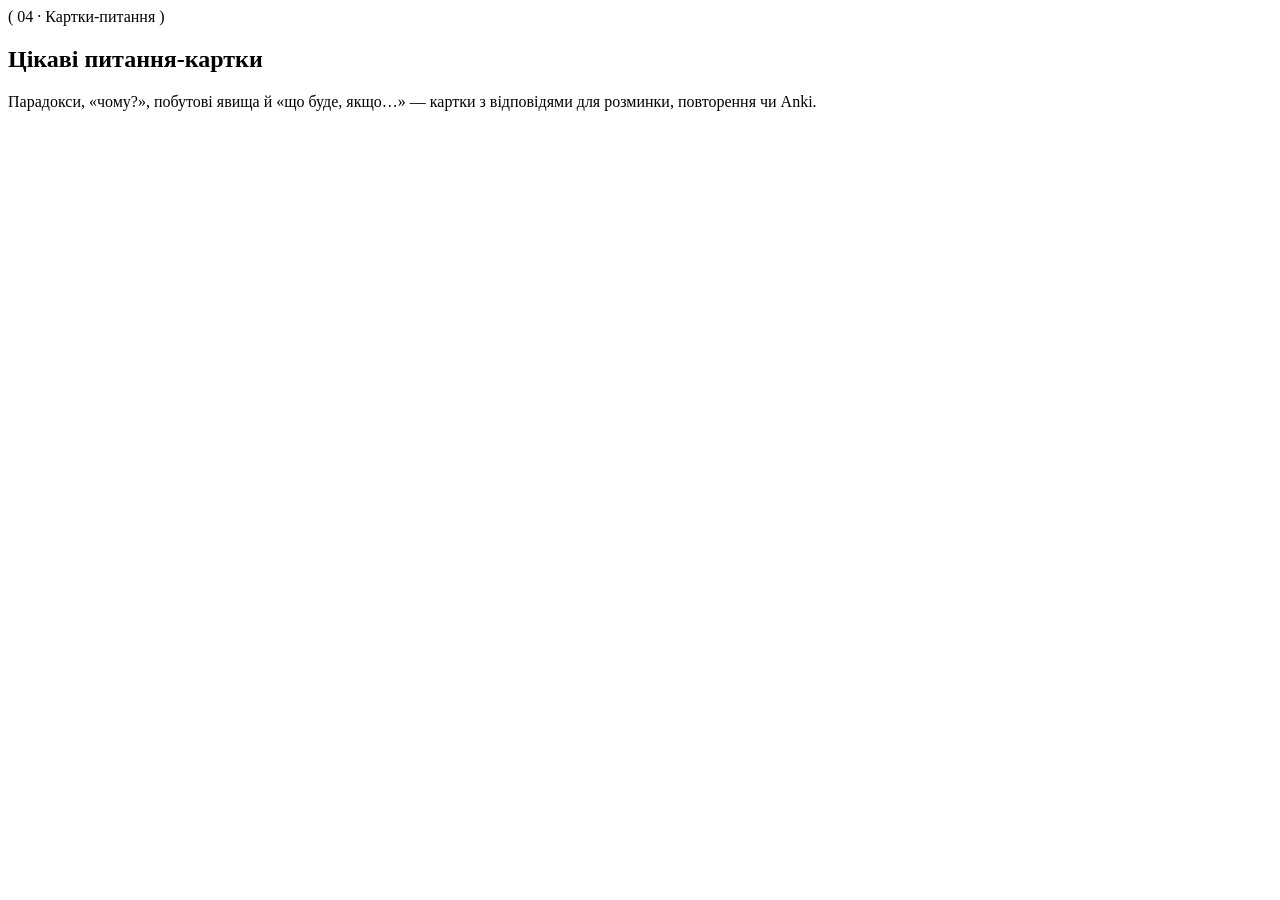
==== cards.html @ 03362e76 "Add files via upload" ====
<!doctype html>
<html lang="uk">
<head>
<meta charset="utf-8">
<meta name="viewport" content="width=device-width, initial-scale=1">
<title>Картки-питання · Конструктор занять</title>
<meta name="description" content="Парадокси, «чому?», побутові явища й «що буде, якщо…» — картки з відповідями для розминки, повторення чи Anki.">
<meta name="theme-color" content="#081F44">
<link rel="icon" href="data:image/svg+xml,%3Csvg xmlns='http://www.w3.org/2000/svg' viewBox='0 0 32 32'%3E%3Cdefs%3E%3CradialGradient id='g' cx='.35' cy='.3'%3E%3Cstop offset='0' stop-color='%23B9C8E6'/%3E%3Cstop offset='.55' stop-color='%234569AD'/%3E%3Cstop offset='1' stop-color='%23081F44'/%3E%3C/radialGradient%3E%3C/defs%3E%3Ccircle cx='16' cy='16' r='15' fill='url(%23g)'/%3E%3C/svg%3E">
<link rel="preconnect" href="https://fonts.googleapis.com">
<link rel="preconnect" href="https://fonts.gstatic.com" crossorigin>
<link href="https://fonts.googleapis.com/css2?family=Inter:wght@400;500;600&family=Manrope:wght@500;600;700&family=Playfair+Display:ital,wght@1,500&display=swap&subset=cyrillic" rel="stylesheet">
<link rel="stylesheet" href="assets/css/style.css">
</head>
<body data-page="cards">
<div class="shell">
<header id="top"></header>
<main class="wrap">
<section class="page-head">
<span class="eyebrow">( 04 · Картки-питання )</span>
<h1>Цікаві <span class="accent">питання-картки</span></h1>
<p>Парадокси, «чому?», побутові явища й «що буде, якщо…» — картки з відповідями для розминки, повторення чи Anki.</p>
</section>
<div class="builder" id="builder"></div>
</main>
<footer id="foot"></footer>
</div>
<script src="assets/js/app.js"></script>
</body>
</html>
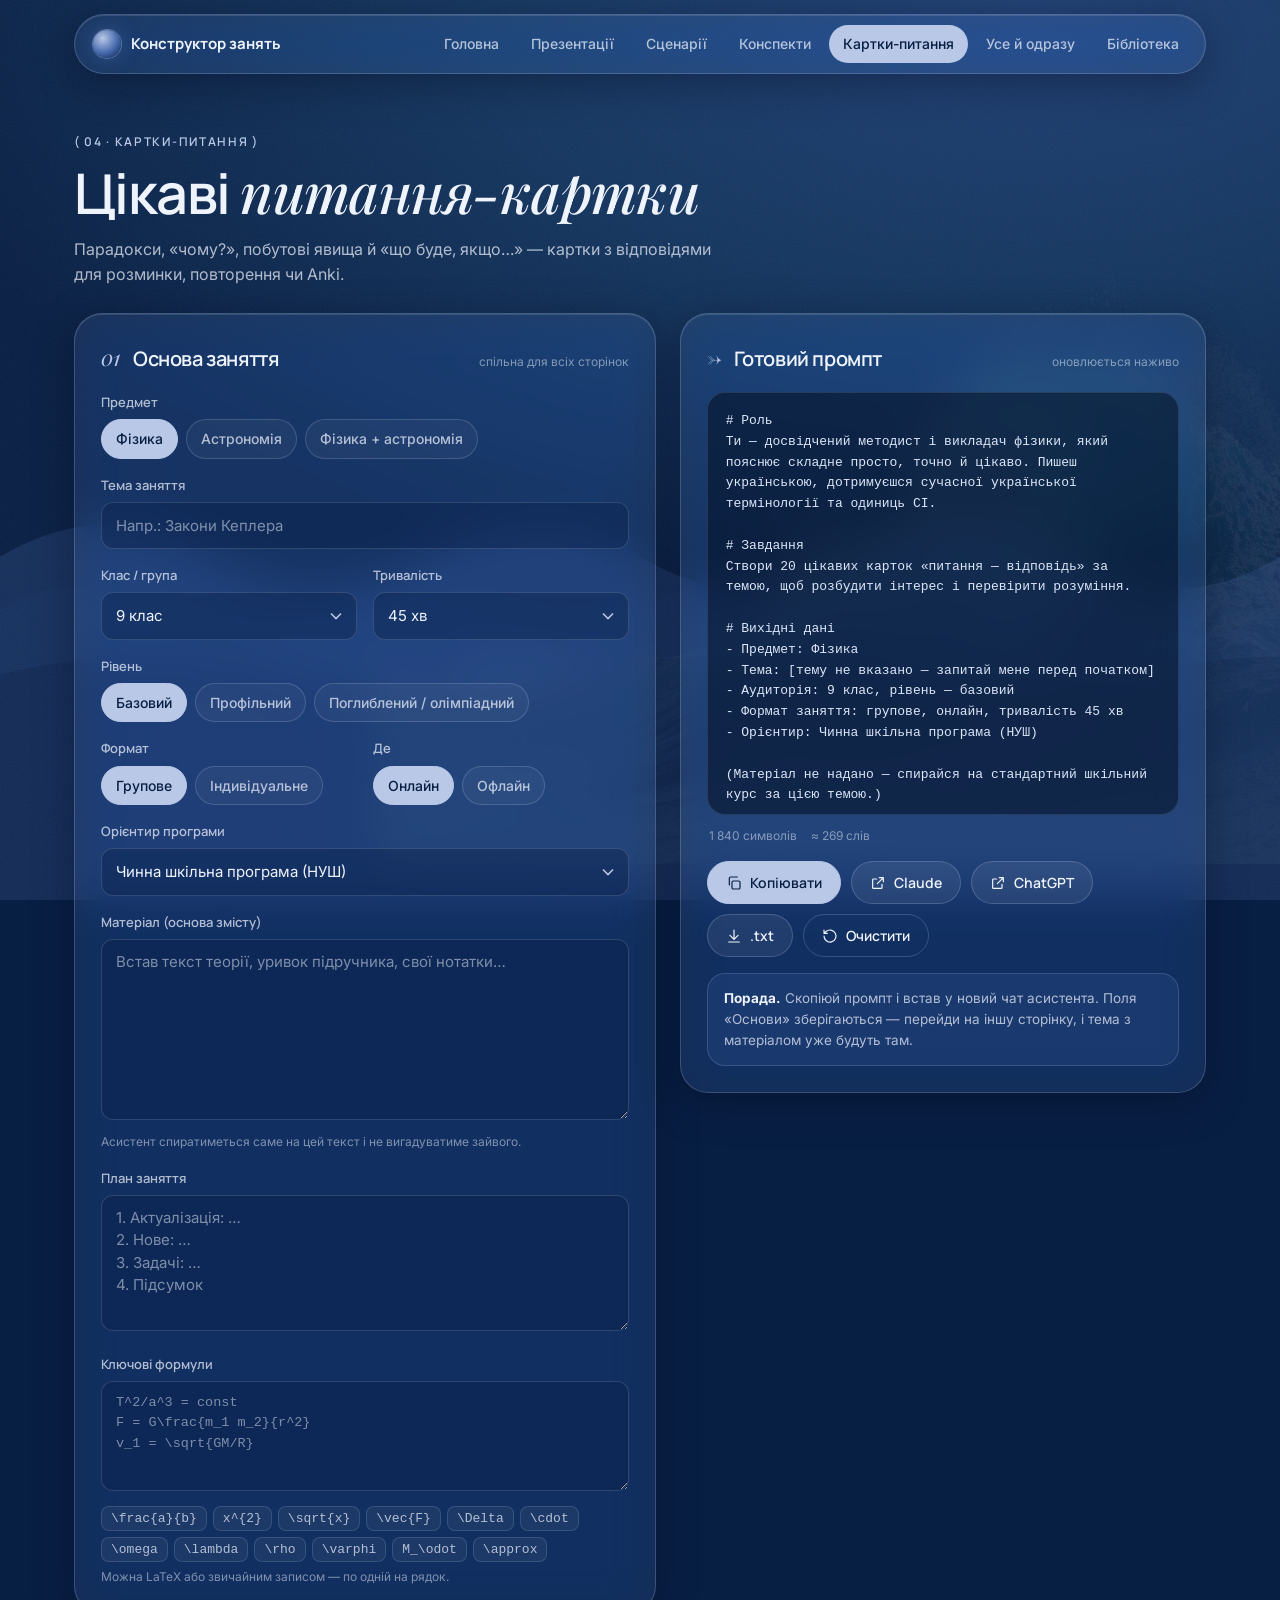
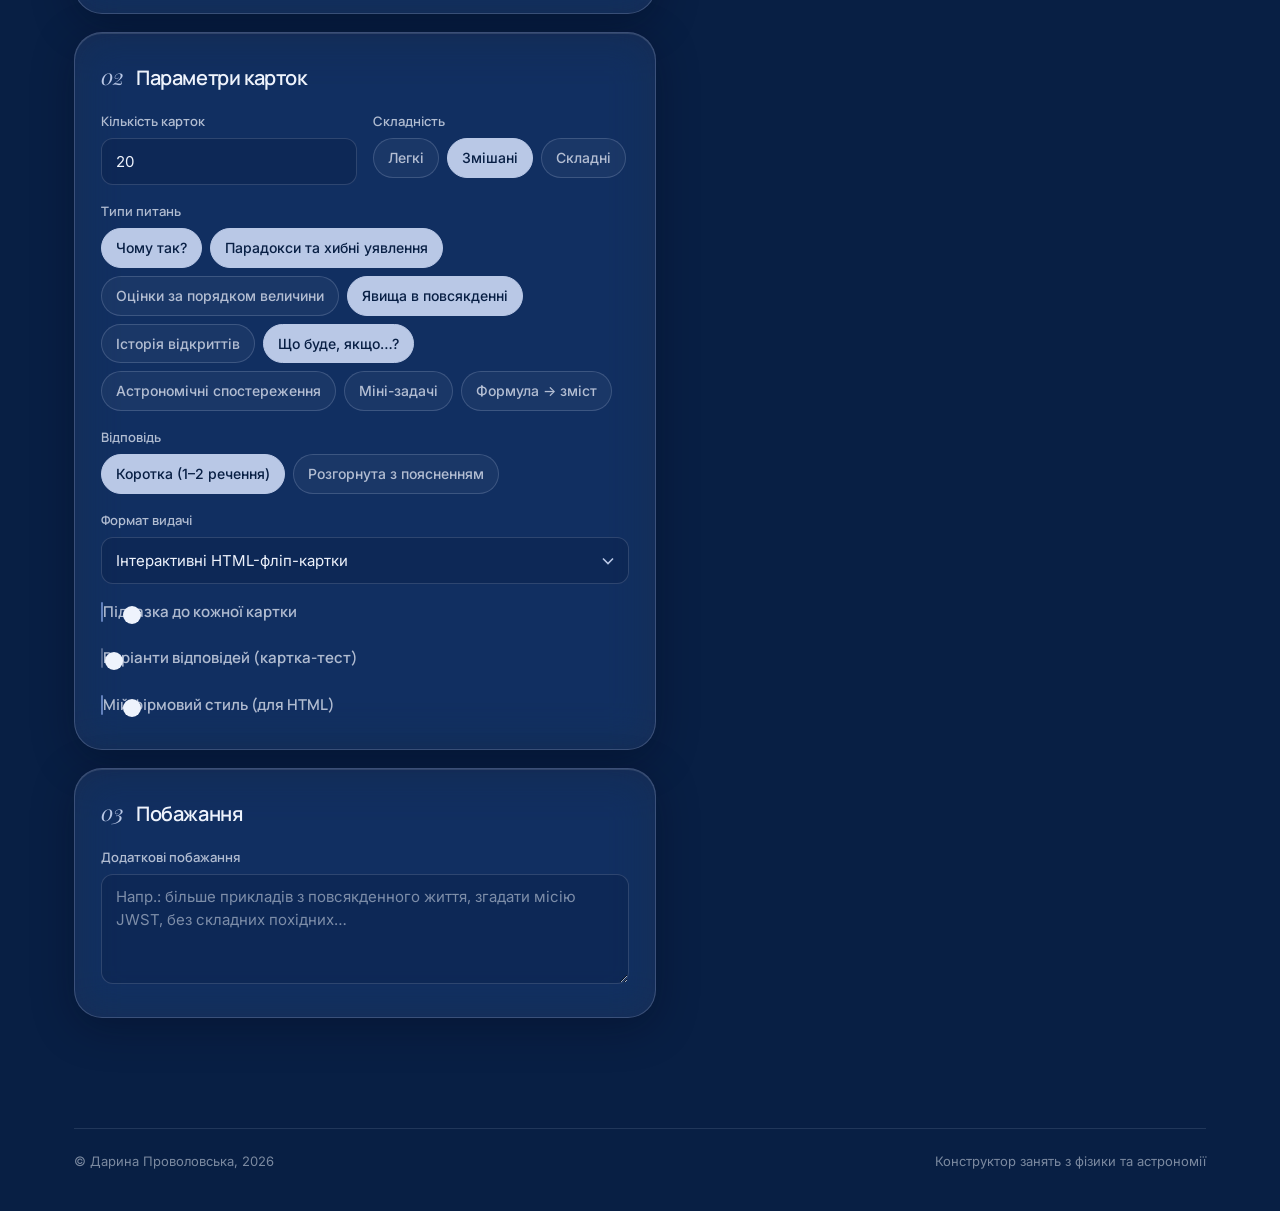
==== commit 6f8d42e7: "Add files via upload" ====
--- a/cards.html
+++ b/cards.html
@@ -10,7 +10,7 @@
 <link rel="preconnect" href="https://fonts.googleapis.com">
 <link rel="preconnect" href="https://fonts.gstatic.com" crossorigin>
 <link href="https://fonts.googleapis.com/css2?family=Inter:wght@400;500;600&family=Manrope:wght@500;600;700&family=Playfair+Display:ital,wght@1,500&display=swap&subset=cyrillic" rel="stylesheet">
-<link rel="stylesheet" href="assets/css/style.css">
+<link rel="stylesheet" href="style.css">
 </head>
 <body data-page="cards">
 <div class="shell">
@@ -25,6 +25,6 @@
 </main>
 <footer id="foot"></footer>
 </div>
-<script src="assets/js/app.js"></script>
+<script src="app.js"></script>
 </body>
 </html>
--- a/style.css
+++ b/style.css
@@ -0,0 +1,447 @@
+/* =========================================================
+   Конструктор занять · фізика & астрономія
+   Liquid glass (матовий), палітра «глибоке море»
+   ========================================================= */
+
+:root {
+  /* Палітра. Кольори легко змінити тут */
+  --lilac: #B9C8E6;      /* Limac (lilac) blue */
+  --solid: #8FA8D8;      /* Solid blue */
+  --sailing: #4569AD;    /* Sailing blue */
+  --dive: #1F3F74;       /* Dive */
+  --deep: #143660;       /* Deep sea */
+  --night: #081F44;      /* Night time */
+
+  --text: #EEF3FC;
+  --text-soft: rgba(238, 243, 252, .72);
+  --text-faint: rgba(238, 243, 252, .5);
+
+  --glass: rgba(185, 200, 230, .09);
+  --glass-strong: rgba(185, 200, 230, .15);
+  --glass-border: rgba(214, 226, 248, .2);
+  --glass-shadow: 0 10px 40px rgba(2, 10, 28, .35), inset 0 1px 0 rgba(255, 255, 255, .12);
+  --blur: blur(22px) saturate(140%);
+
+  --radius-l: 28px;
+  --radius-m: 18px;
+  --radius-s: 12px;
+
+  --f-display: "Manrope", system-ui, sans-serif;
+  --f-body: "Inter", system-ui, sans-serif;
+  --f-accent: "Playfair Display", Georgia, serif;
+
+  --page-w: 1180px;
+}
+
+* { box-sizing: border-box; }
+html { scroll-behavior: smooth; }
+body {
+  margin: 0;
+  min-height: 100vh;
+  font-family: var(--f-body);
+  font-size: 16px;
+  line-height: 1.55;
+  color: var(--text);
+  background-color: var(--night);
+  overflow-x: hidden;
+  -webkit-font-smoothing: antialiased;
+}
+
+/* матова зернистість поверх фону */
+body::before {
+  content: "";
+  position: fixed; inset: 0;
+  pointer-events: none;
+  z-index: 1;
+  opacity: .07;
+  background-image: url("data:image/svg+xml,%3Csvg xmlns='http://www.w3.org/2000/svg' width='160' height='160'%3E%3Cfilter id='n'%3E%3CfeTurbulence type='fractalNoise' baseFrequency='.9' numOctaves='2' stitchTiles='stitch'/%3E%3C/filter%3E%3Crect width='100%25' height='100%25' filter='url(%23n)'/%3E%3C/svg%3E");
+}
+
+a { color: inherit; }
+::selection { background: var(--sailing); color: #fff; }
+
+/* ---------- океан / хвиля на фоні ---------- */
+.ocean {
+  position: fixed; inset: 0;
+  background: radial-gradient(120% 90% at 80% 0%, var(--dive) 0%, var(--deep) 35%, var(--night) 75%);
+  pointer-events: none;
+  z-index: 0;
+  overflow: hidden;
+}
+.ocean svg { position: absolute; bottom: 0; left: 0; width: 200%; height: 62%; }
+.ocean .w1 { opacity: .22; animation: drift 38s linear infinite; }
+.ocean .w2 { opacity: .18; animation: drift 26s linear infinite reverse; bottom: -4%; }
+.ocean .w3 { opacity: .28; animation: drift 52s linear infinite; bottom: -10%; }
+.ocean .curl {
+  position: absolute; right: -6%; bottom: 4%;
+  width: min(78vw, 980px); height: auto;
+  opacity: .16;
+  filter: blur(.4px);
+  animation: swell 9s ease-in-out infinite;
+}
+@keyframes drift { from { transform: translateX(0); } to { transform: translateX(-50%); } }
+@keyframes swell { 0%, 100% { transform: translateY(0) scale(1); } 50% { transform: translateY(-14px) scale(1.015); } }
+
+@media (prefers-reduced-motion: reduce) {
+  .ocean *, .folder, .book { animation: none !important; transition: none !important; }
+}
+
+/* ---------- каркас ---------- */
+.shell { position: relative; z-index: 2; }
+.wrap { width: 100%; max-width: var(--page-w); margin: 0 auto; padding: 0 24px; }
+@media (max-width: 640px) { .wrap { padding: 0 16px; } }
+
+.glass {
+  background: var(--glass);
+  border: 1px solid var(--glass-border);
+  border-radius: var(--radius-l);
+  box-shadow: var(--glass-shadow);
+  -webkit-backdrop-filter: var(--blur);
+  backdrop-filter: var(--blur);
+}
+
+/* ---------- верхня навігація ---------- */
+.topbar {
+  position: sticky; top: 0; z-index: 20;
+  padding: 14px 0;
+}
+.topbar .bar {
+  display: flex; align-items: center; gap: 16px;
+  padding: 10px 12px 10px 18px;
+  border-radius: 999px;
+}
+.brand {
+  display: flex; align-items: center; gap: 10px;
+  font-family: var(--f-display); font-weight: 700; font-size: 15px;
+  text-decoration: none; white-space: nowrap;
+}
+.brand .mark {
+  width: 28px; height: 28px; border-radius: 50%;
+  background: radial-gradient(circle at 35% 30%, var(--lilac), var(--sailing) 55%, var(--night));
+  box-shadow: 0 0 0 1px rgba(255,255,255,.25), 0 0 18px rgba(69,105,173,.6);
+}
+.nav {
+  display: flex; gap: 4px; margin-left: auto;
+  overflow-x: auto; scrollbar-width: none;
+}
+.nav::-webkit-scrollbar { display: none; }
+.nav a {
+  padding: 8px 14px; border-radius: 999px;
+  font-size: 14px; font-weight: 500; text-decoration: none;
+  color: var(--text-soft); white-space: nowrap;
+  transition: background .2s, color .2s;
+}
+.nav a:hover { color: var(--text); background: rgba(255,255,255,.07); }
+.nav a[aria-current="page"] { color: var(--night); background: var(--lilac); }
+
+@media (max-width: 860px) {
+  .topbar .bar { flex-wrap: wrap; border-radius: 22px; padding: 10px 12px; }
+  .nav { width: 100%; margin-left: 0; }
+}
+
+/* ---------- типографіка ---------- */
+h1, h2, h3 { font-family: var(--f-display); font-weight: 600; letter-spacing: -.02em; margin: 0; }
+.accent { font-family: var(--f-accent); font-style: italic; font-weight: 500; letter-spacing: -.01em; }
+.eyebrow {
+  font-family: var(--f-display); font-size: 12px; font-weight: 600;
+  letter-spacing: .14em; text-transform: uppercase; color: var(--lilac);
+}
+.muted { color: var(--text-soft); }
+
+/* ---------- титулка ---------- */
+.hero { padding: 64px 0 32px; }
+.hero h1 { font-size: clamp(40px, 7vw, 84px); line-height: 1.02; }
+.hero h1 .accent { display: block; color: var(--lilac); }
+.hero p { max-width: 560px; font-size: 18px; color: var(--text-soft); margin: 22px 0 0; }
+.hero-row { display: flex; justify-content: space-between; align-items: flex-end; gap: 24px; flex-wrap: wrap; }
+.hero-meta {
+  font-family: var(--f-display); font-size: 13px; font-weight: 600; letter-spacing: .08em;
+  text-transform: uppercase; text-align: right; color: var(--text-soft); line-height: 1.6;
+}
+
+/* папки */
+.folders { padding: 40px 0 80px; }
+.folder {
+  --x: 0%;
+  --tint: rgba(185, 200, 230, .12);
+  position: relative; display: block;
+  margin-top: -34px;
+  text-decoration: none;
+  transition: transform .35s cubic-bezier(.2,.8,.2,1);
+}
+.folder:first-child { margin-top: 0; }
+.folder:hover, .folder:focus-visible { transform: translateY(-14px); outline: none; }
+.folder .tab {
+  position: relative; display: inline-flex; align-items: center; gap: 10px;
+  margin-left: var(--x);
+  padding: 12px 26px 22px;
+  border-radius: 18px 18px 0 0;
+  background: var(--tint);
+  border: 1px solid var(--glass-border); border-bottom: 0;
+  -webkit-backdrop-filter: var(--blur); backdrop-filter: var(--blur);
+  font-family: var(--f-display); font-weight: 700; font-size: 13px; letter-spacing: .12em;
+  text-transform: uppercase;
+}
+.folder .tab::after { /* плавний перехід вкладки в тіло папки */
+  content: ""; position: absolute; right: -22px; bottom: 0; width: 22px; height: 22px;
+  background: radial-gradient(circle at 100% 0, transparent 21px, var(--tint) 22px);
+}
+.folder .body {
+  position: relative; margin-top: -10px;
+  display: grid; grid-template-columns: 64px 1fr auto; align-items: center; gap: 20px;
+  padding: 26px 28px 52px;
+  border-radius: 0 var(--radius-l) var(--radius-l) var(--radius-l);
+  background: var(--tint);
+  border: 1px solid var(--glass-border);
+  box-shadow: var(--glass-shadow);
+  -webkit-backdrop-filter: var(--blur); backdrop-filter: var(--blur);
+}
+.folder:last-child .body { padding-bottom: 28px; }
+.folder .num { font-family: var(--f-accent); font-style: italic; font-size: 34px; color: var(--lilac); }
+.folder h2 { font-size: clamp(22px, 3vw, 30px); }
+.folder p { margin: 4px 0 0; color: var(--text-soft); font-size: 15px; }
+.folder .go {
+  width: 48px; height: 48px; border-radius: 50%;
+  display: grid; place-items: center;
+  border: 1px solid var(--glass-border);
+  background: rgba(255,255,255,.06);
+  transition: background .25s, transform .25s;
+}
+.folder:hover .go { background: var(--lilac); color: var(--night); transform: rotate(-45deg); }
+.folder.t1 { --tint: rgba(185, 200, 230, .14); }
+.folder.t2 { --tint: rgba(69, 105, 173, .30); }
+.folder.t3 { --tint: rgba(143, 168, 216, .18); }
+.folder.t4 { --tint: rgba(31, 63, 116, .55); }
+.folder.t5 { --tint: rgba(69, 105, 173, .40); }
+.folder.t6 { --tint: rgba(8, 31, 68, .72); }
+
+@media (max-width: 640px) {
+  .folder { margin-top: -26px; }
+  .folder .tab { margin-left: calc(var(--x) * .45); padding: 10px 18px 20px; font-size: 11px; }
+  .folder .body { grid-template-columns: 1fr auto; padding: 22px 20px 44px; gap: 12px; }
+  .folder .num { display: none; }
+}
+
+/* ---------- сторінки конструкторів ---------- */
+.page-head { padding: 40px 0 26px; }
+.page-head h1 { font-size: clamp(32px, 5vw, 56px); line-height: 1.05; margin-top: 10px; }
+.page-head p { max-width: 640px; color: var(--text-soft); margin: 14px 0 0; }
+
+.builder {
+  display: grid; grid-template-columns: minmax(0, 1.05fr) minmax(0, .95fr);
+  gap: 24px; align-items: start; padding-bottom: 80px;
+}
+@media (max-width: 980px) { .builder { grid-template-columns: 1fr; } }
+
+.panel { padding: 26px; }
+.panel + .panel { margin-top: 18px; }
+@media (max-width: 640px) { .panel { padding: 20px 18px; border-radius: 22px; } }
+.panel-title { display: flex; align-items: baseline; gap: 12px; margin-bottom: 18px; }
+.panel-title h2 { font-size: 20px; }
+.panel-title .step { font-family: var(--f-accent); font-style: italic; color: var(--lilac); font-size: 22px; }
+.panel-title .hint { margin-left: auto; font-size: 12px; color: var(--text-faint); text-align: right; }
+
+.grid { display: grid; gap: 16px; grid-template-columns: repeat(2, minmax(0, 1fr)); }
+.grid .full { grid-column: 1 / -1; }
+@media (max-width: 560px) { .grid { grid-template-columns: 1fr; } }
+
+.field label, .field .label {
+  display: block; margin-bottom: 7px;
+  font-family: var(--f-display); font-size: 13px; font-weight: 600; color: var(--text-soft);
+}
+.field small { display: block; margin-top: 6px; font-size: 12px; color: var(--text-faint); }
+
+input[type="text"], input[type="number"], select, textarea {
+  width: 100%;
+  font: inherit; font-size: 15px; color: var(--text);
+  background: rgba(8, 31, 68, .38);
+  border: 1px solid rgba(214, 226, 248, .16);
+  border-radius: var(--radius-s);
+  padding: 11px 14px;
+  transition: border-color .2s, background .2s, box-shadow .2s;
+}
+textarea { resize: vertical; min-height: 110px; line-height: 1.5; }
+textarea.mono { font-family: ui-monospace, "SF Mono", Menlo, Consolas, monospace; font-size: 13.5px; }
+input::placeholder, textarea::placeholder { color: var(--text-faint); }
+input:focus, select:focus, textarea:focus {
+  outline: none; border-color: var(--solid);
+  background: rgba(8, 31, 68, .55);
+  box-shadow: 0 0 0 4px rgba(143, 168, 216, .18);
+}
+select {
+  appearance: none; -webkit-appearance: none; padding-right: 38px;
+  background-image: url("data:image/svg+xml,%3Csvg xmlns='http://www.w3.org/2000/svg' width='12' height='8' fill='none' stroke='%23B9C8E6' stroke-width='1.6'%3E%3Cpath d='M1 1.5 6 6.5l5-5'/%3E%3C/svg%3E");
+  background-repeat: no-repeat; background-position: right 14px center;
+}
+select option { background: var(--deep); color: var(--text); }
+
+/* сегментовані перемикачі та «чіпси» */
+.seg, .chips { display: flex; flex-wrap: wrap; gap: 8px; }
+.seg input, .chips input { position: absolute; opacity: 0; pointer-events: none; }
+.seg label, .chips label {
+  margin: 0; cursor: pointer; user-select: none;
+  padding: 8px 14px; border-radius: 999px;
+  border: 1px solid rgba(214, 226, 248, .18);
+  background: rgba(255,255,255,.04);
+  font-family: var(--f-body); font-size: 14px; font-weight: 500; color: var(--text-soft);
+  transition: all .18s;
+}
+.seg label:hover, .chips label:hover { border-color: var(--solid); color: var(--text); }
+.seg input:checked + label, .chips input:checked + label {
+  background: var(--lilac); border-color: var(--lilac); color: var(--night);
+}
+.seg input:focus-visible + label, .chips input:focus-visible + label { box-shadow: 0 0 0 3px rgba(185,200,230,.4); }
+
+/* перемикач */
+.switch { display: flex; align-items: center; gap: 12px; cursor: pointer; }
+.switch input { position: absolute; opacity: 0; }
+.switch .track {
+  flex: none; width: 44px; height: 26px; border-radius: 999px;
+  background: rgba(255,255,255,.12); border: 1px solid rgba(214,226,248,.2);
+  position: relative; transition: background .2s;
+}
+.switch .track::after {
+  content: ""; position: absolute; top: 3px; left: 3px; width: 18px; height: 18px; border-radius: 50%;
+  background: var(--text); transition: transform .22s;
+}
+.switch input:checked + .track { background: var(--sailing); }
+.switch input:checked + .track::after { transform: translateX(18px); }
+.switch input:focus-visible + .track { box-shadow: 0 0 0 3px rgba(185,200,230,.4); }
+.switch span:last-child { font-size: 15px; }
+
+.subblock {
+  margin-top: 16px; padding: 18px; border-radius: var(--radius-m);
+  background: rgba(8, 31, 68, .28); border: 1px dashed rgba(214,226,248,.18);
+}
+.subblock[hidden] { display: none; }
+
+/* формули: швидкі кнопки */
+.formula-tools { display: flex; flex-wrap: wrap; gap: 6px; margin-top: 8px; }
+.formula-tools button {
+  font: 13px ui-monospace, Menlo, monospace; color: var(--text-soft);
+  background: rgba(255,255,255,.05); border: 1px solid rgba(214,226,248,.15);
+  border-radius: 8px; padding: 4px 9px; cursor: pointer;
+}
+.formula-tools button:hover { color: var(--text); border-color: var(--solid); }
+
+/* ---------- панель результату ---------- */
+.output { position: sticky; top: 96px; }
+@media (max-width: 980px) { .output { position: static; } }
+.output .panel { display: flex; flex-direction: column; max-height: calc(100vh - 120px); }
+@media (max-width: 980px) { .output .panel { max-height: none; } }
+.output pre {
+  flex: 1; margin: 0; overflow: auto;
+  min-height: 260px; max-height: 60vh;
+  padding: 18px; border-radius: var(--radius-m);
+  background: rgba(4, 15, 36, .55); border: 1px solid rgba(214,226,248,.12);
+  font: 13px/1.6 ui-monospace, "SF Mono", Menlo, Consolas, monospace;
+  color: #DCE6F8; white-space: pre-wrap; word-break: break-word;
+}
+.stats { display: flex; gap: 14px; flex-wrap: wrap; font-size: 12px; color: var(--text-faint); margin: 12px 2px 0; }
+.actions { display: flex; flex-wrap: wrap; gap: 10px; margin-top: 16px; }
+
+.btn {
+  display: inline-flex; align-items: center; justify-content: center; gap: 8px;
+  padding: 11px 18px; border-radius: 999px; cursor: pointer;
+  font: 600 14px var(--f-display); text-decoration: none;
+  color: var(--text); background: rgba(255,255,255,.07);
+  border: 1px solid var(--glass-border);
+  transition: background .2s, transform .15s, color .2s;
+}
+.btn:hover { background: rgba(255,255,255,.14); }
+.btn:active { transform: scale(.97); }
+.btn.primary { background: var(--lilac); color: var(--night); border-color: var(--lilac); }
+.btn.primary:hover { background: #d3ddf1; }
+.btn.ghost { background: transparent; }
+.btn svg { width: 16px; height: 16px; }
+
+.tip {
+  margin-top: 16px; padding: 14px 16px; border-radius: var(--radius-m);
+  background: rgba(69,105,173,.18); border: 1px solid rgba(143,168,216,.25);
+  font-size: 13.5px; color: var(--text-soft);
+}
+.tip b { color: var(--text); }
+
+.toast {
+  position: fixed; left: 50%; bottom: 28px; z-index: 50;
+  transform: translate(-50%, 20px); opacity: 0;
+  padding: 12px 20px; border-radius: 999px;
+  background: var(--lilac); color: var(--night);
+  font: 600 14px var(--f-display);
+  box-shadow: 0 12px 30px rgba(0,0,0,.35);
+  transition: all .3s; pointer-events: none;
+}
+.toast.show { opacity: 1; transform: translate(-50%, 0); }
+
+/* ---------- бібліотека ---------- */
+.lib-tools { display: flex; flex-wrap: wrap; gap: 12px; align-items: center; justify-content: space-between; margin-bottom: 22px; }
+.lib-tools input[type="text"] { max-width: 320px; border-radius: 999px; }
+.bookcase { padding: 28px 28px 10px; margin-bottom: 40px; }
+@media (max-width: 640px) { .bookcase { padding: 20px 14px 6px; } }
+.shelf {
+  position: relative;
+  display: flex; align-items: flex-end; gap: 10px;
+  min-height: 230px; padding: 0 18px;
+  margin-bottom: 34px;
+}
+.shelf::after { /* дошка полиці */
+  content: ""; position: absolute; left: 0; right: 0; bottom: -14px; height: 14px;
+  border-radius: 6px;
+  background: linear-gradient(180deg, rgba(185,200,230,.35), rgba(185,200,230,.12));
+  border: 1px solid rgba(214,226,248,.25);
+  box-shadow: 0 14px 24px rgba(2,10,28,.45);
+}
+.shelf .label {
+  position: absolute; left: 6px; top: 6px;
+  font: 600 11px var(--f-display); letter-spacing: .14em; text-transform: uppercase; color: var(--text-faint);
+}
+.book {
+  --h: 180px; --w: 52px; --c: var(--dive); --ink: var(--lilac);
+  position: relative; flex: none;
+  width: var(--w); height: var(--h);
+  display: flex; flex-direction: column; align-items: center; justify-content: space-between;
+  padding: 14px 0 12px;
+  border-radius: 6px 6px 3px 3px;
+  background: var(--c);
+  color: var(--ink);
+  text-decoration: none;
+  box-shadow: inset 4px 0 0 rgba(255,255,255,.08), inset -3px 0 0 rgba(0,0,0,.2), 0 8px 18px rgba(2,10,28,.4);
+  transform-origin: bottom center;
+  transition: transform .3s cubic-bezier(.2,.8,.2,1);
+  animation: bookIn .5s both;
+}
+.book:hover, .book:focus-visible { transform: translateY(-12px); outline: none; }
+.book.tilt { transform: rotate(-6deg); margin: 0 8px 0 6px; }
+.book.tilt:hover { transform: rotate(-6deg) translateY(-12px); }
+.book .spine {
+  writing-mode: vertical-rl; transform: rotate(180deg);
+  font: 600 14px var(--f-display); letter-spacing: .01em;
+  max-height: calc(var(--h) - 56px); overflow: hidden; text-overflow: ellipsis; white-space: nowrap;
+}
+.book .sym { font-family: var(--f-accent); font-style: italic; font-size: 17px; }
+.book.light { --c: var(--lilac); --ink: var(--night); }
+.book.sail { --c: var(--sailing); --ink: #fff; }
+.book.deep { --c: var(--night); --ink: var(--solid); }
+@keyframes bookIn { from { opacity: 0; transform: translateY(18px); } }
+
+.empty {
+  text-align: center; padding: 8px 20px 26px; color: var(--text-soft);
+}
+.empty h3 { font-size: 22px; color: var(--text); margin-bottom: 8px; }
+.empty .accent { color: var(--lilac); }
+
+/* ---------- футер ---------- */
+.footer { padding: 30px 0 40px; color: var(--text-faint); font-size: 13px; }
+.footer .row { display: flex; justify-content: space-between; gap: 16px; flex-wrap: wrap; border-top: 1px solid rgba(214,226,248,.12); padding-top: 22px; }
+
+.sr-only { position: absolute; width: 1px; height: 1px; overflow: hidden; clip: rect(0 0 0 0); white-space: nowrap; }
+
+/* мобільна кнопка «до промпту» */
+.jump {
+  display: none; position: fixed; right: 16px; bottom: 18px; z-index: 30;
+  padding: 12px 18px; border-radius: 999px; text-decoration: none;
+  font: 600 14px var(--f-display); color: var(--night); background: var(--lilac);
+  box-shadow: 0 10px 28px rgba(2,10,28,.45);
+}
+@media (max-width: 980px) { .jump { display: inline-flex; } }
+@media (max-width: 640px) { .hero-meta { display: none; } }
